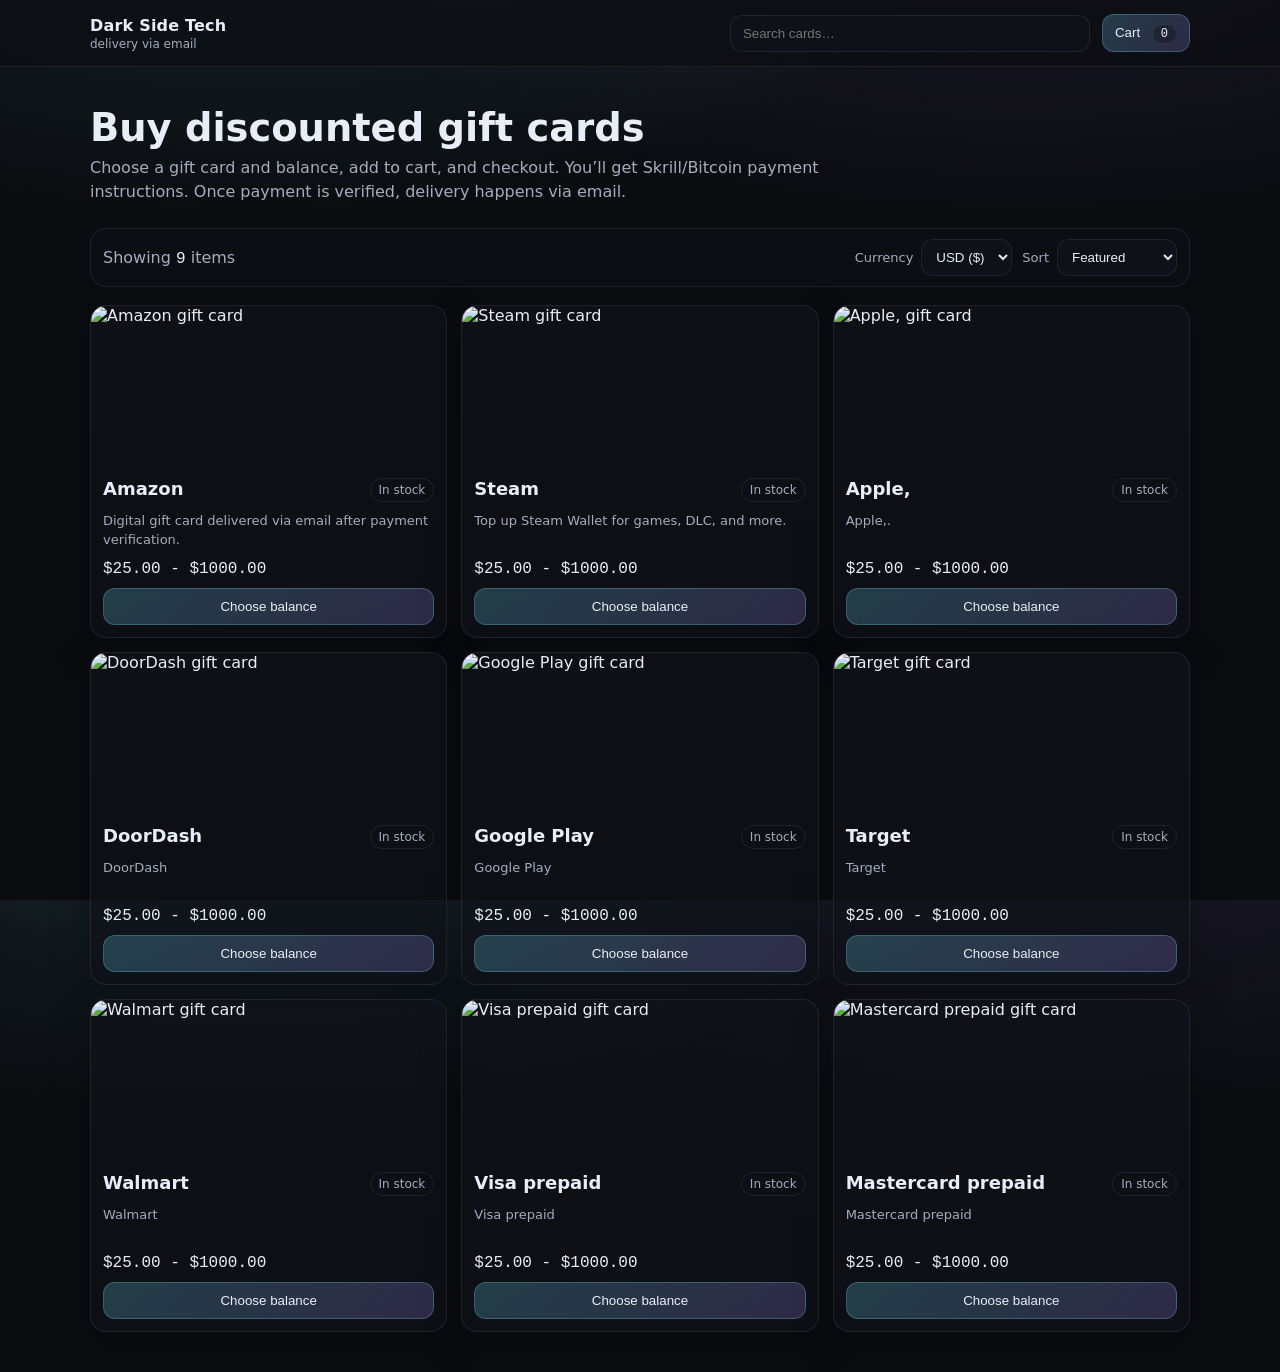
==== index.html @ b6e932d1 "Add files via upload" ====
<!doctype html>
<html lang="en">
<head>
  <meta charset="utf-8" />
  <meta name="viewport" content="width=device-width, initial-scale=1" />
  <title>Dark Side Tech</title>
  <link rel="stylesheet" href="styles.css" />
</head>
<body>
  <header class="header">
    <div class="container header-row">
      <div class="brand">
        <div>
          <div class="brand-name">Dark Side Tech</div>
          <div class="brand-sub">delivery via email</div>
        </div>
      </div>

      <div class="header-actions">
        <div class="search">
          <input id="searchInput" type="search" placeholder="Search cards…" autocomplete="off" />
        </div>

        <button id="cartBtn" class="btn btn-primary" type="button">
          Cart <span id="cartCount" class="pill">0</span>
        </button>
      </div>
    </div>
  </header>

  <main class="container">
    <section class="hero">
      <h1>Buy discounted gift cards</h1>
      <p>
        Choose a gift card and balance, add to cart, and checkout. You’ll get Skrill/Bitcoin payment instructions.
        Once payment is verified, delivery happens via email.
      </p>
     <!-- <div class="note">
        <strong>Starter build:</strong> This is the storefront + cart + manual-payment checkout screen.
        You’ll add order tracking, fraud controls, and delivery automation later.
      </div> -->
    </section>

    <section class="toolbar">
      <div class="toolbar-left">
        <span class="muted">Showing</span>
        <span id="resultsCount" class="mono">0</span>
        <span class="muted">items</span>
      </div>

      <div class="toolbar-right">
        <label class="select">
          <span class="muted">Currency</span>
          <select id="currencySelect">
            <option value="USD" selected>USD ($)</option>
            <option value="ZAR">ZAR (R)</option>
          </select>
        </label>

        <label class="select">
          <span class="muted">Sort</span>
          <select id="sortSelect">
            <option value="featured" selected>Featured</option>
            <option value="low">Lowest price</option>
            <option value="high">Highest price</option>
            <option value="az">A → Z</option>
          </select>
        </label>
      </div>
    </section>

    <!-- SHOP GRID -->
    <section id="grid" class="grid" aria-label="Gift cards grid"></section>

    <!-- CHECKOUT SECTION -->
    <section id="checkoutSection" class="checkout hidden" aria-label="Checkout section">
      <div class="checkout-card">
        <div class="checkout-head">
          <h2>Checkout</h2>
          <button id="backToShopBtn" class="btn" type="button">Back to shop</button>
        </div>

        <p class="muted">
          This page generates an Order ID and shows manual payment instructions.
          You verify payment, then deliver the code via email.
        </p>

        <div class="two-col">
          <div class="panel">
            <h3>Your order</h3>
            <div id="checkoutSummary" class="muted"></div>

            <div class="field">
              <span class="label">Buyer email</span>
              <input id="buyerEmail" type="email" placeholder="you@example.com" />
            </div>

            <div class="field">
              <span class="label">Recipient email</span>
              <input id="recipientEmail" type="email" placeholder="recipient@example.com" />
            </div>

            <div class="field">
              <span class="label">Message (optional)</span>
              <textarea id="giftMessage" rows="3" placeholder="Enjoy your gift!"></textarea>
            </div>

            <button id="generateOrderBtn" class="btn btn-primary btn-block" type="button">
              Generate Order ID & Payment Instructions
            </button>

            <div class="note small">
            </div>
          </div>

          <div class="panel">
            <h3>Payment instructions</h3>

            <div class="policy">
              <h4>Important policy</h4>
              <ul>
                <li><strong>Payment must include your Order ID in the reference (Skrill).</strong></li>
                <li><strong>BTC orders are fulfilled after <span id="confText">X</span> confirmations.</strong></li>
                <li><strong>Underpayments are not fulfilled.</strong></li>
                <li><strong>Overpayments are credited (or refunded minus fees).</strong></li>
                <li><strong>Delivery can take up to <span id="deliveryText">X</span> hours.</strong></li>
              </ul>
            </div>

            <div id="paymentBox" class="payment-box muted">
              Generate an Order ID to view payment details.
            </div>

            <div class="note small">
              <strong>Please Note:</strong> verified via Skrill / blockchain explorer.
            </div>
          </div>
        </div>
      </div>
    </section>
  </main>

  <!-- CART DRAWER -->
  <div id="overlay" class="overlay hidden" aria-hidden="true"></div>

  <aside id="cartDrawer" class="drawer hidden" aria-label="Cart drawer" aria-hidden="true">
    <div class="drawer-header">
      <h2>Your cart</h2>
      <button id="closeCartBtn" class="icon-btn" aria-label="Close cart">✕</button>
    </div>

    <div id="cartItems" class="drawer-body"></div>

    <div class="drawer-footer">
      <div class="totals">
        <div class="row">
          <span class="muted">Subtotal</span>
          <span id="subtotal" class="mono">$0.00</span>
        </div>
        <div class="row">
          <span class="muted">Delivery</span>
          <span class="mono">Email</span>
        </div>
        <div class="row total">
          <span>Total</span>
          <span id="total" class="mono">$0.00</span>
        </div>
      </div>

      <button id="checkoutBtn" class="btn btn-primary btn-block" type="button">
        Proceed to checkout
      </button>

      <p class="fineprint">
        You’ll get payment instructions next.
      </p>
    </div>
  </aside>

  <!-- PRODUCT MODAL -->
  <div id="productModal" class="modal hidden" aria-hidden="true" role="dialog" aria-label="Product modal">
    <div class="modal-card">
      <div class="modal-top">
        <h3 id="modalTitle">Card</h3>
        <button id="closeModalBtn" class="icon-btn" aria-label="Close">✕</button>
      </div>

      <div class="modal-content">
        <img id="modalImg" class="modal-img" alt="" />
        <p id="modalDesc" class="muted"></p>

        <div class="modal-controls">
          <label class="field">
            <span class="label">Card value (balance)</span>
            <select id="denominationSelect"></select>
          </label>

          <label class="field">
            <span class="label">Quantity</span>
            <div class="qty">
              <button id="decQty" class="qty-btn" type="button">−</button>
              <input id="qtyInput" type="number" min="1" value="1" />
              <button id="incQty" class="qty-btn" type="button">+</button>
            </div>
          </label>
        </div>

        <div class="modal-actions">
          <div class="price-line">
            <span class="muted">price</span>
            <span id="modalPrice" class="mono">$0.00</span>
          </div>

          <button id="addToCartBtn" class="btn btn-primary" type="button">
            Add to cart
          </button>
        </div>

        <div class="note small">
          <strong>Auto delivery:</strong> Codes are emailed after payment is verified.
        </div>
      </div>
    </div>
  </div>

  <script src="app.js"></script>
</body>
</html>
---- styles.css ----
:root{
  --bg:#0b0c10;
  --text:#e9edf5;
  --muted:#a5adbd;
  --line:rgba(255,255,255,.08);
  --danger:#ff6b6b;

  --radius:16px;
  --shadow: 0 18px 50px rgba(0,0,0,.45);
  --mono: ui-monospace, SFMono-Regular, Menlo, Monaco, Consolas, "Liberation Mono", "Courier New", monospace;
  --sans: ui-sans-serif, system-ui, -apple-system, Segoe UI, Roboto, Helvetica, Arial;
}

*{ box-sizing: border-box; }
html,body{ height:100%; }
body{
  margin:0;
  font-family: var(--sans);
  background: radial-gradient(1200px 500px at 20% -10%, rgba(110,231,255,.12), transparent 60%),
              radial-gradient(1200px 500px at 80% -10%, rgba(167,139,250,.12), transparent 60%),
              var(--bg);
  color: var(--text);
}

.container{
  width: min(1100px, calc(100% - 32px));
  margin: 0 auto;
}

.header{
  position: sticky;
  top:0;
  z-index: 10;
  border-bottom: 1px solid var(--line);
  background: rgba(11,12,16,.65);
  backdrop-filter: blur(12px);
}

.header-row{
  display:flex;
  gap:16px;
  align-items:center;
  justify-content:space-between;
  padding: 14px 0;
}

.brand{
  display:flex;
  gap:12px;
  align-items:center;
}
.logo{
  width:42px;height:42px;
  border-radius: 12px;
  display:grid;place-items:center;
  background: linear-gradient(135deg, rgba(110,231,255,.35), rgba(167,139,250,.35));
  border: 1px solid var(--line);
  box-shadow: var(--shadow);
  font-weight:800;
}
.brand-name{ font-weight: 800; letter-spacing:.2px; }
.brand-sub{ font-size: 12px; color: var(--muted); margin-top:2px; }

.header-actions{
  display:flex;
  gap:12px;
  align-items:center;
}

.search input{
  width: min(360px, 55vw);
  padding: 10px 12px;
  border-radius: 12px;
  border: 1px solid var(--line);
  background: rgba(17,19,26,.7);
  color: var(--text);
  outline:none;
}
.search input:focus{ border-color: rgba(110,231,255,.5); }

.btn{
  border: 1px solid var(--line);
  background: rgba(17,19,26,.7);
  color: var(--text);
  padding: 10px 12px;
  border-radius: 12px;
  cursor:pointer;
  transition: transform .06s ease, border-color .2s ease;
}
.btn:hover{ border-color: rgba(110,231,255,.35); }
.btn:active{ transform: translateY(1px); }

.btn-primary{
  background: linear-gradient(135deg, rgba(110,231,255,.22), rgba(167,139,250,.22));
  border-color: rgba(110,231,255,.25);
}

.btn-block{ width:100%; }

.pill{
  margin-left:8px;
  padding: 2px 8px;
  border-radius: 999px;
  border: 1px solid var(--line);
  background: rgba(0,0,0,.25);
  font-family: var(--mono);
  font-size: 12px;
}

.hero{ padding: 22px 0 6px; }
.hero h1{
  margin: 16px 0 6px;
  font-size: clamp(24px, 3vw, 40px);
}
.hero p{ margin:0; color: var(--muted); line-height: 1.5; max-width: 80ch; }

.note{
  margin-top: 14px;
  border: 1px solid var(--line);
  background: rgba(17,19,26,.55);
  padding: 12px 12px;
  border-radius: var(--radius);
  color: var(--muted);
}
.note.small{ font-size: 13px; }
.note strong{ color: var(--text); }

.toolbar{
  display:flex;
  justify-content:space-between;
  align-items:center;
  gap: 12px;
  margin: 18px 0;
  padding: 10px 12px;
  border-radius: var(--radius);
  border: 1px solid var(--line);
  background: rgba(17,19,26,.45);
}
.toolbar-right{ display:flex; gap: 10px; align-items:center; }
.muted{ color: var(--muted); }
.mono{ font-family: var(--mono); }

.select{
  display:flex;
  gap:8px;
  align-items:center;
  font-size: 13px;
}
.select select{
  padding: 9px 10px;
  border-radius: 12px;
  border: 1px solid var(--line);
  background: rgba(17,19,26,.7);
  color: var(--text);
  outline:none;
}

.grid{
  display:grid;
  grid-template-columns: repeat(12, 1fr);
  gap: 14px;
  padding-bottom: 40px;
}
.card{
  grid-column: span 4;
  border: 1px solid var(--line);
  background: linear-gradient(180deg, rgba(17,19,26,.7), rgba(15,17,23,.7));
  border-radius: var(--radius);
  overflow:hidden;
  box-shadow: 0 12px 40px rgba(0,0,0,.25);
  display:flex;
  flex-direction:column;
}
.card img{
  width:100%;
  height: 160px;
  object-fit: cover;
}
.card-body{
  padding: 12px;
  display:flex;
  flex-direction:column;
  gap:10px;
  flex:1;
}
.card-title{
  display:flex;
  justify-content:space-between;
  align-items:flex-start;
  gap:10px;
}
.card-title h3{ margin:0; font-size: 18px; }
.badge{
  font-size: 12px;
  padding: 4px 8px;
  border-radius: 999px;
  border: 1px solid var(--line);
  color: var(--muted);
}
.badge.out{ color: var(--danger); border-color: rgba(255,107,107,.35); }

.card-desc{
  margin:0;
  color: var(--muted);
  font-size: 13px;
  line-height: 1.45;
  min-height: 38px;
}
.card-meta{
  display:flex;
  justify-content:space-between;
  align-items:center;
  gap:10px;
  margin-top:auto;
}
.price-range{ font-family: var(--mono); }
.card .btn{ width:100%; }

@media (max-width: 900px){ .card{ grid-column: span 6; } }
@media (max-width: 560px){
  .card{ grid-column: span 12; }
  .toolbar{ flex-direction: column; align-items: stretch; }
  .toolbar-right{ justify-content: space-between; }
}

/* Drawer */
.overlay{
  position: fixed;
  inset:0;
  background: rgba(0,0,0,.6);
  z-index: 50;
}
.drawer{
  position: fixed;
  top:0;
  right:0;
  width: min(420px, 92vw);
  height: 100%;
  background: rgba(15,17,23,.92);
  border-left: 1px solid var(--line);
  z-index: 60;
  display:flex;
  flex-direction:column;
  box-shadow: var(--shadow);
  backdrop-filter: blur(10px);
}
.drawer-header{
  display:flex;
  justify-content:space-between;
  align-items:center;
  padding: 14px 14px;
  border-bottom: 1px solid var(--line);
}
.drawer-header h2{ margin:0; font-size: 18px; }

.icon-btn{
  border: 1px solid var(--line);
  background: rgba(0,0,0,.25);
  color: var(--text);
  border-radius: 12px;
  padding: 8px 10px;
  cursor:pointer;
}
.drawer-body{
  padding: 12px 14px;
  overflow:auto;
  flex:1;
}
.drawer-footer{
  border-top: 1px solid var(--line);
  padding: 12px 14px;
}
.totals .row{ display:flex; justify-content:space-between; padding: 6px 0; }
.totals .total{
  border-top: 1px solid var(--line);
  margin-top: 6px;
  padding-top: 10px;
  font-weight: 800;
}
.fineprint{ margin: 10px 0 0; font-size: 12px; color: var(--muted); line-height: 1.4; }

/* Cart items */
.cart-item{
  border: 1px solid var(--line);
  background: rgba(17,19,26,.45);
  border-radius: 14px;
  padding: 10px;
  display:grid;
  grid-template-columns: 1fr auto;
  gap:10px;
  margin-bottom: 10px;
}
.cart-item h4{ margin:0; font-size: 14px; }
.cart-item .sub{
  margin-top: 4px;
  font-size: 12px;
  color: var(--muted);
  font-family: var(--mono);
}
.cart-controls{ display:flex; align-items:center; gap: 8px; }
.small-btn{
  padding: 8px 10px;
  border-radius: 12px;
  border: 1px solid var(--line);
  background: rgba(0,0,0,.22);
  color: var(--text);
  cursor:pointer;
}
.small-btn.danger{ border-color: rgba(255,107,107,.35); color: #ffd0d0; }

/* Modal */
.modal{
  position: fixed;
  inset:0;
  z-index: 70;
  display:grid;
  place-items:center;
  padding: 16px;
  background: rgba(0,0,0,.6);
}
.modal-card{
  width: min(720px, 96vw);
  border-radius: var(--radius);
  border: 1px solid var(--line);
  background: rgba(15,17,23,.96);
  box-shadow: var(--shadow);
  overflow:hidden;
}
.modal-top{
  display:flex;
  justify-content:space-between;
  align-items:center;
  padding: 12px 14px;
  border-bottom: 1px solid var(--line);
}
.modal-top h3{ margin:0; }
.modal-content{ padding: 14px; display:grid; gap: 12px; }
.modal-img{
  width:100%;
  height: 220px;
  object-fit: cover;
  border-radius: 14px;
  border: 1px solid var(--line);
}
.modal-controls{
  display:grid;
  grid-template-columns: 1fr 1fr;
  gap: 12px;
}
.field .label{
  display:block;
  font-size: 12px;
  color: var(--muted);
  margin-bottom: 6px;
}
.field select, .field input, .field textarea, .qty input{
  width:100%;
  padding: 10px 10px;
  border-radius: 12px;
  border: 1px solid var(--line);
  background: rgba(17,19,26,.7);
  color: var(--text);
  outline:none;
}
.field textarea{ resize: vertical; }

.qty{
  display:grid;
  grid-template-columns: 44px 1fr 44px;
  gap: 8px;
  align-items:center;
}
.qty-btn{
  height: 42px;
  border-radius: 12px;
  border: 1px solid var(--line);
  background: rgba(0,0,0,.22);
  color: var(--text);
  cursor:pointer;
  font-size: 18px;
}
.qty input{ text-align:center; font-family: var(--mono); }

.modal-actions{
  display:flex;
  justify-content:space-between;
  align-items:center;
  gap: 12px;
}
.price-line{ display:flex; flex-direction:column; gap: 4px; }

/* Checkout */
.checkout{ padding-bottom: 40px; }
.checkout-card{
  border: 1px solid var(--line);
  border-radius: var(--radius);
  background: rgba(17,19,26,.45);
  padding: 14px;
}
.checkout-head{
  display:flex;
  justify-content:space-between;
  align-items:center;
  gap: 12px;
}
.two-col{
  display:grid;
  grid-template-columns: 1fr 1fr;
  gap: 12px;
  margin-top: 12px;
}
.panel{
  border: 1px solid var(--line);
  border-radius: var(--radius);
  background: rgba(15,17,23,.55);
  padding: 12px;
}
.policy ul{
  margin: 8px 0 0;
  padding-left: 18px;
  color: var(--muted);
}
.payment-box{
  margin-top: 10px;
  border: 1px dashed rgba(110,231,255,.35);
  border-radius: var(--radius);
  padding: 12px;
  background: rgba(0,0,0,.18);
  line-height: 1.5;
}
hr.sep{
  border:0;
  border-top:1px solid rgba(255,255,255,.08);
  margin:12px 0;
}
@media (max-width: 900px){ .two-col{ grid-template-columns: 1fr; } }

.hidden{ display:none !important; }
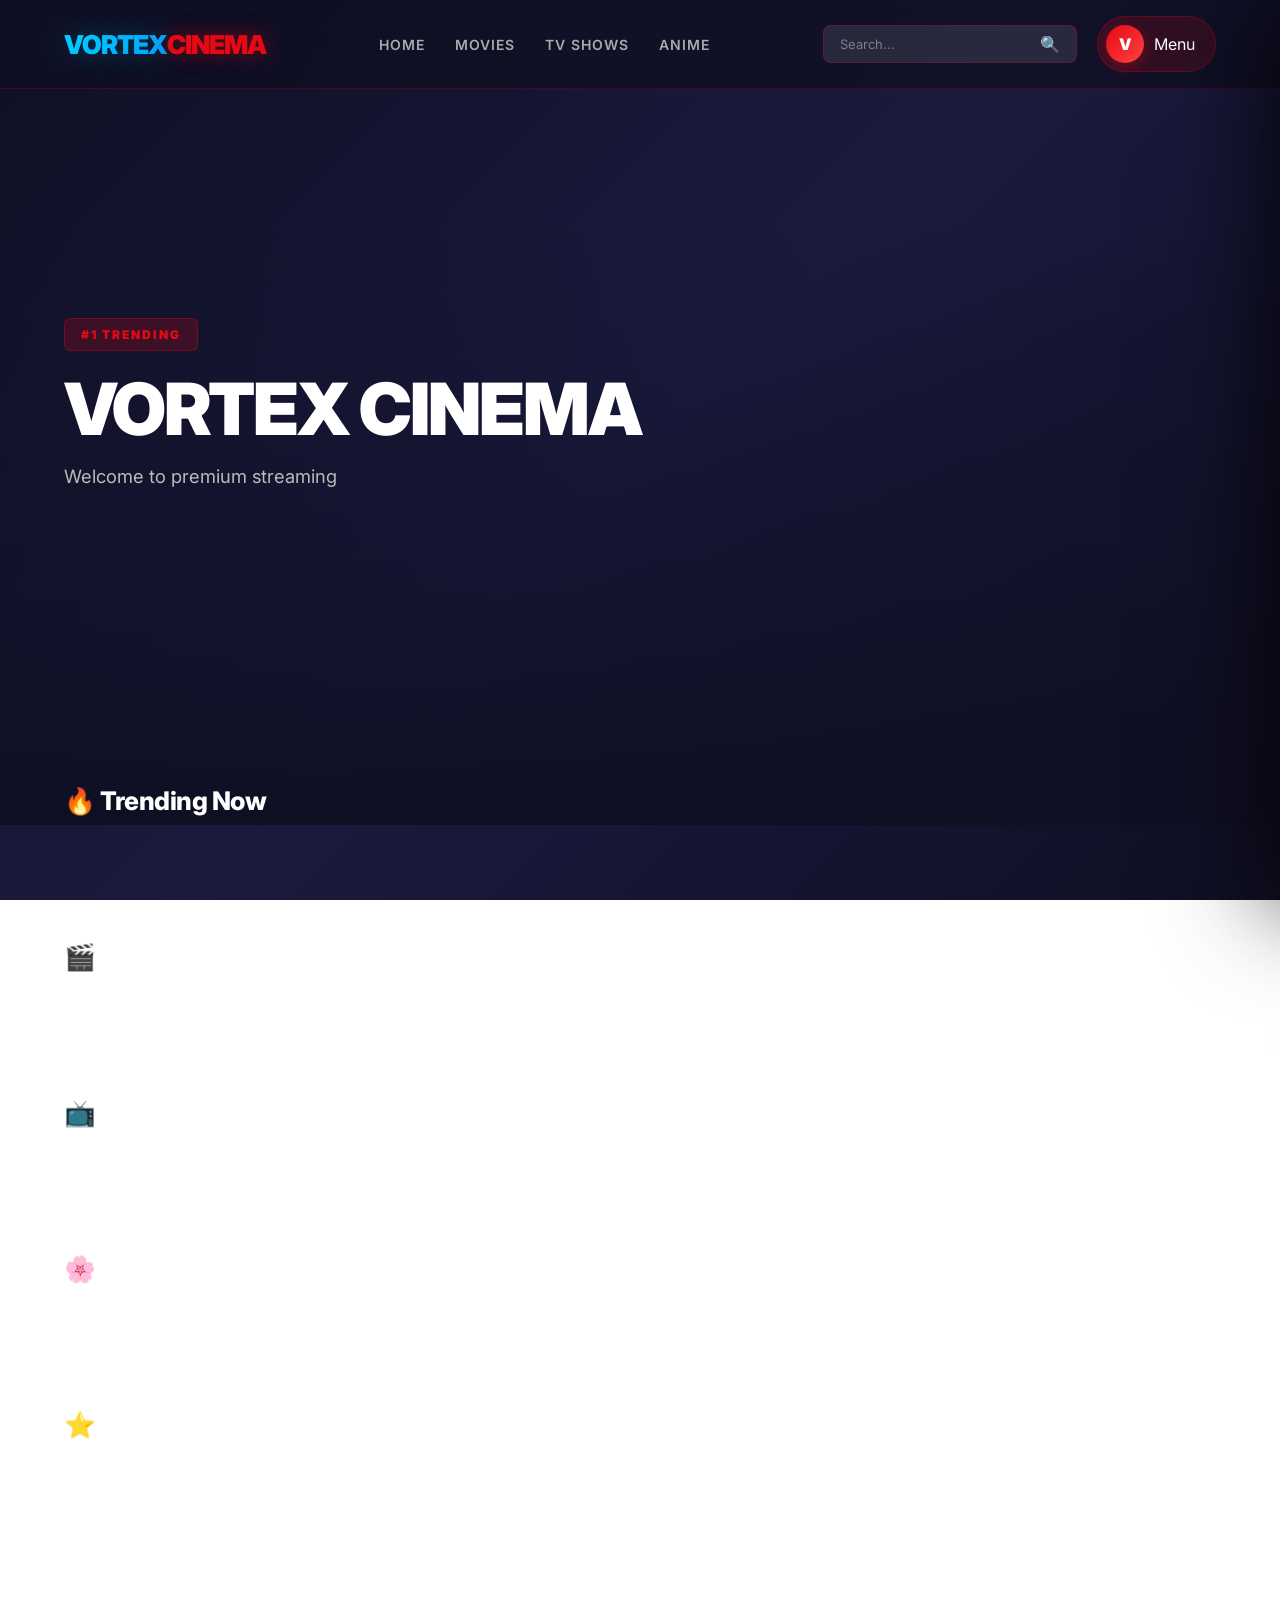
==== commit a06d5563: "Add files via upload" ====
--- a/index.html
+++ b/index.html
@@ -1,228 +1,203 @@
-<!doctype html>
+<!DOCTYPE html>
 <html lang="en">
 <head>
-  <meta charset="utf-8" />
-  <meta name="viewport" content="width=device-width, initial-scale=1" />
-  <title>Dark Side Tech</title>
-  <link rel="stylesheet" href="styles.css" />
+    <meta charset="UTF-8">
+    <meta name="viewport" content="width=device-width, initial-scale=1.0">
+    <title>VORTEX | Premium Streaming</title>
+    <link rel="stylesheet" href="style.css">
+    <link href="https://fonts.googleapis.com/css2?family=Inter:wght@400;500;600;700;800;900&display=swap" rel="stylesheet">
 </head>
 <body>
-  <header class="header">
-    <div class="container header-row">
-      <div class="brand">
-        <div>
-          <div class="brand-name">Dark Side Tech</div>
-          <div class="brand-sub">delivery via email</div>
-        </div>
-      </div>
-
-      <div class="header-actions">
-        <div class="search">
-          <input id="searchInput" type="search" placeholder="Search cards…" autocomplete="off" />
-        </div>
-
-        <button id="cartBtn" class="btn btn-primary" type="button">
-          Cart <span id="cartCount" class="pill">0</span>
-        </button>
-      </div>
+
+    <!-- NAVBAR -->
+    <nav class="navbar" id="navbar">
+        <div class="logo" onclick="location.reload()">
+            <span class="logo-vortex">VORTEX</span><span class="logo-cinema">CINEMA</span>
+        </div>
+        
+        <div class="nav-center">
+            <button class="nav-link" onclick="switchCategory('all')">Home</button>
+            <button class="nav-link" onclick="switchCategory('movie')">Movies</button>
+            <button class="nav-link" onclick="switchCategory('tv')">TV Shows</button>
+            <button class="nav-link" onclick="switchCategory('anime')">Anime</button>
+        </div>
+
+        <div class="nav-right">
+            <div class="search-container">
+                <input type="text" id="searchInput" placeholder="Search...">
+                <button id="searchBtn">🔍</button>
+            </div>
+            <div class="profile-trigger" onclick="toggleSidebar()">
+                <div class="avatar">V</div>
+                <span>Menu</span>
+            </div>
+        </div>
+    </nav>
+
+    <!-- SIDEBAR -->
+    <div id="sidebar" class="sidebar">
+        <div class="sidebar-header">
+            <h2>My Library</h2>
+            <button class="close-sidebar" onclick="toggleSidebar()">✕</button>
+        </div>
+        <div class="sidebar-content">
+            <div class="sidebar-section">
+                <div class="section-header">
+                    <h3>Continue Watching</h3>
+                    <span class="count-badge" id="continueCount">0</span>
+                </div>
+                <div id="continueList" class="vertical-list"></div>
+            </div>
+            <div class="sidebar-section">
+                <div class="section-header">
+                    <h3>My Watchlist</h3>
+                    <span class="count-badge" id="watchlistCount">0</span>
+                </div>
+                <div id="watchlistList" class="vertical-list"></div>
+                <button class="clear-btn" onclick="clearData('vortex_watchlist')">Clear Watchlist</button>
+            </div>
+            <div class="sidebar-section">
+                <div class="section-header">
+                    <h3>Watch History</h3>
+                    <span class="count-badge" id="historyCount">0</span>
+                </div>
+                <div id="historyList" class="vertical-list"></div>
+                <button class="clear-btn" onclick="clearData('vortex_history')">Clear History</button>
+            </div>
+        </div>
     </div>
-  </header>
-
-  <main class="container">
-    <section class="hero">
-      <h1>Buy discounted gift cards</h1>
-      <p>
-        Choose a gift card and balance, add to cart, and checkout. You’ll get Skrill/Bitcoin payment instructions.
-        Once payment is verified, delivery happens via email.
-      </p>
-     <!-- <div class="note">
-        <strong>Starter build:</strong> This is the storefront + cart + manual-payment checkout screen.
-        You’ll add order tracking, fraud controls, and delivery automation later.
-      </div> -->
+
+    <!-- HERO SECTION -->
+    <section class="hero" id="heroSection">
+        <div class="hero-backdrop" id="heroBackdrop"></div>
+        <div class="hero-content">
+            <span class="trending-badge" id="heroBadge">#1 TRENDING</span>
+            <h1 id="activeTitle">VORTEX CINEMA</h1>
+            <p id="activeDesc">Welcome to premium streaming</p>
+            
+            <div class="hero-meta" id="heroMeta"></div>
+            
+            <div id="heroActions" class="hero-btns"></div>
+            
+            <div id="controls" class="controls-area" style="display:none;">
+                <div class="selector-group">
+                    <span>Season</span>
+                    <div id="seasonContainer" class="chip-container"></div>
+                </div>
+                <div class="selector-group">
+                    <span>Episode</span>
+                    <div id="episodeContainer" class="chip-container"></div>
+                </div>
+            </div>
+
+            <div id="animeControls" class="anime-controls" style="display:none;">
+                <div class="selector-group">
+                    <span>Audio</span>
+                    <div class="audio-buttons">
+                        <button class="audio-btn active" onclick="setAnimeAudio('sub')">Sub</button>
+                        <button class="audio-btn" onclick="setAnimeAudio('dub')">Dub</button>
+                    </div>
+                </div>
+                <div class="selector-group">
+                    <span>Season</span>
+                    <div id="animeSeasonContainer" class="chip-container"></div>
+                </div>
+                <div class="selector-group">
+                    <span>Episode</span>
+                    <div id="animeEpisodeContainer" class="chip-container"></div>
+                </div>
+            </div>
+        </div>
     </section>
 
-    <section class="toolbar">
-      <div class="toolbar-left">
-        <span class="muted">Showing</span>
-        <span id="resultsCount" class="mono">0</span>
-        <span class="muted">items</span>
-      </div>
-
-      <div class="toolbar-right">
-        <label class="select">
-          <span class="muted">Currency</span>
-          <select id="currencySelect">
-            <option value="USD" selected>USD ($)</option>
-            <option value="ZAR">ZAR (R)</option>
-          </select>
-        </label>
-
-        <label class="select">
-          <span class="muted">Sort</span>
-          <select id="sortSelect">
-            <option value="featured" selected>Featured</option>
-            <option value="low">Lowest price</option>
-            <option value="high">Highest price</option>
-            <option value="az">A → Z</option>
-          </select>
-        </label>
-      </div>
+    <!-- PLAYER OVERLAY -->
+    <div id="playerOverlay" class="player-overlay" style="display:none;">
+        <div class="overlay-content">
+            <div class="overlay-header">
+                <div class="playing-info">
+                    <h2 id="playingTitle">Now Playing</h2>
+                    <div class="server-wrapper">
+                        <span>Server:</span>
+                        <select id="serverSelect" onchange="changeServer(this.value)">
+                            <option value="vidking">Vidking (HD)</option>
+                            <option value="vidsrc">Vidsrc (4K)</option>
+                        </select>
+                    </div>
+                </div>
+                <button class="close-player-btn" onclick="closePlayer()">✕ Close</button>
+            </div>
+            <div class="player-wrapper">
+                <iframe id="videoPlayer" src="" allowfullscreen></iframe>
+            </div>
+            <div class="player-controls">
+                <button class="control-btn" onclick="previousEpisode()">⬅ Previous</button>
+                <button class="control-btn" onclick="nextEpisode()">Next ➡</button>
+                <button class="control-btn" id="autoplayBtn" onclick="toggleAutoplay()">Autoplay: ON</button>
+            </div>
+        </div>
+    </div>
+
+    <!-- CONTENT SECTIONS -->
+    <section class="content-section">
+        <!-- SEARCH RESULTS -->
+        <div id="dynamicSection" style="display:none;">
+            <h2 class="row-title" id="dynamicTitle">Search Results</h2>
+            <div class="row-container">
+                <div class="grid" id="dynamicGrid"></div>
+            </div>
+        </div>
+
+        <!-- TRENDING -->
+        <div id="trendingSection">
+            <h2 class="row-title">🔥 Trending Now</h2>
+            <div class="row-container">
+                <button class="handle left-handle" onclick="scrollRow('trendingGrid', -1)">‹</button>
+                <div class="grid" id="trendingGrid"></div>
+                <button class="handle right-handle" onclick="scrollRow('trendingGrid', 1)">›</button>
+            </div>
+        </div>
+
+        <!-- MOVIES -->
+        <div id="movieSection">
+            <h2 class="row-title">🎬 Popular Movies</h2>
+            <div class="row-container">
+                <button class="handle left-handle" onclick="scrollRow('movieGrid', -1)">‹</button>
+                <div class="grid" id="movieGrid"></div>
+                <button class="handle right-handle" onclick="scrollRow('movieGrid', 1)">›</button>
+            </div>
+        </div>
+
+        <!-- TV SHOWS -->
+        <div id="tvSection">
+            <h2 class="row-title">📺 Popular TV Series</h2>
+            <div class="row-container">
+                <button class="handle left-handle" onclick="scrollRow('tvGrid', -1)">‹</button>
+                <div class="grid" id="tvGrid"></div>
+                <button class="handle right-handle" onclick="scrollRow('tvGrid', 1)">›</button>
+            </div>
+        </div>
+
+        <!-- ANIME -->
+        <div id="animeSection">
+            <h2 class="row-title">🌸 Trending Anime</h2>
+            <div class="row-container">
+                <button class="handle left-handle" onclick="scrollRow('animeGrid', -1)">‹</button>
+                <div class="grid" id="animeGrid"></div>
+                <button class="handle right-handle" onclick="scrollRow('animeGrid', 1)">›</button>
+            </div>
+        </div>
+
+        <!-- TOP RATED -->
+        <div id="topRatedSection">
+            <h2 class="row-title">⭐ Top Rated</h2>
+            <div class="row-container">
+                <button class="handle left-handle" onclick="scrollRow('topRatedGrid', -1)">‹</button>
+                <div class="grid" id="topRatedGrid"></div>
+                <button class="handle right-handle" onclick="scrollRow('topRatedGrid', 1)">›</button>
+            </div>
+        </div>
     </section>
 
-    <!-- SHOP GRID -->
-    <section id="grid" class="grid" aria-label="Gift cards grid"></section>
-
-    <!-- CHECKOUT SECTION -->
-    <section id="checkoutSection" class="checkout hidden" aria-label="Checkout section">
-      <div class="checkout-card">
-        <div class="checkout-head">
-          <h2>Checkout</h2>
-          <button id="backToShopBtn" class="btn" type="button">Back to shop</button>
-        </div>
-
-        <p class="muted">
-          This page generates an Order ID and shows manual payment instructions.
-          You verify payment, then deliver the code via email.
-        </p>
-
-        <div class="two-col">
-          <div class="panel">
-            <h3>Your order</h3>
-            <div id="checkoutSummary" class="muted"></div>
-
-            <div class="field">
-              <span class="label">Buyer email</span>
-              <input id="buyerEmail" type="email" placeholder="you@example.com" />
-            </div>
-
-            <div class="field">
-              <span class="label">Recipient email</span>
-              <input id="recipientEmail" type="email" placeholder="recipient@example.com" />
-            </div>
-
-            <div class="field">
-              <span class="label">Message (optional)</span>
-              <textarea id="giftMessage" rows="3" placeholder="Enjoy your gift!"></textarea>
-            </div>
-
-            <button id="generateOrderBtn" class="btn btn-primary btn-block" type="button">
-              Generate Order ID & Payment Instructions
-            </button>
-
-            <div class="note small">
-            </div>
-          </div>
-
-          <div class="panel">
-            <h3>Payment instructions</h3>
-
-            <div class="policy">
-              <h4>Important policy</h4>
-              <ul>
-                <li><strong>Payment must include your Order ID in the reference (Skrill).</strong></li>
-                <li><strong>BTC orders are fulfilled after <span id="confText">X</span> confirmations.</strong></li>
-                <li><strong>Underpayments are not fulfilled.</strong></li>
-                <li><strong>Overpayments are credited (or refunded minus fees).</strong></li>
-                <li><strong>Delivery can take up to <span id="deliveryText">X</span> hours.</strong></li>
-              </ul>
-            </div>
-
-            <div id="paymentBox" class="payment-box muted">
-              Generate an Order ID to view payment details.
-            </div>
-
-            <div class="note small">
-              <strong>Please Note:</strong> verified via Skrill / blockchain explorer.
-            </div>
-          </div>
-        </div>
-      </div>
-    </section>
-  </main>
-
-  <!-- CART DRAWER -->
-  <div id="overlay" class="overlay hidden" aria-hidden="true"></div>
-
-  <aside id="cartDrawer" class="drawer hidden" aria-label="Cart drawer" aria-hidden="true">
-    <div class="drawer-header">
-      <h2>Your cart</h2>
-      <button id="closeCartBtn" class="icon-btn" aria-label="Close cart">✕</button>
-    </div>
-
-    <div id="cartItems" class="drawer-body"></div>
-
-    <div class="drawer-footer">
-      <div class="totals">
-        <div class="row">
-          <span class="muted">Subtotal</span>
-          <span id="subtotal" class="mono">$0.00</span>
-        </div>
-        <div class="row">
-          <span class="muted">Delivery</span>
-          <span class="mono">Email</span>
-        </div>
-        <div class="row total">
-          <span>Total</span>
-          <span id="total" class="mono">$0.00</span>
-        </div>
-      </div>
-
-      <button id="checkoutBtn" class="btn btn-primary btn-block" type="button">
-        Proceed to checkout
-      </button>
-
-      <p class="fineprint">
-        You’ll get payment instructions next.
-      </p>
-    </div>
-  </aside>
-
-  <!-- PRODUCT MODAL -->
-  <div id="productModal" class="modal hidden" aria-hidden="true" role="dialog" aria-label="Product modal">
-    <div class="modal-card">
-      <div class="modal-top">
-        <h3 id="modalTitle">Card</h3>
-        <button id="closeModalBtn" class="icon-btn" aria-label="Close">✕</button>
-      </div>
-
-      <div class="modal-content">
-        <img id="modalImg" class="modal-img" alt="" />
-        <p id="modalDesc" class="muted"></p>
-
-        <div class="modal-controls">
-          <label class="field">
-            <span class="label">Card value (balance)</span>
-            <select id="denominationSelect"></select>
-          </label>
-
-          <label class="field">
-            <span class="label">Quantity</span>
-            <div class="qty">
-              <button id="decQty" class="qty-btn" type="button">−</button>
-              <input id="qtyInput" type="number" min="1" value="1" />
-              <button id="incQty" class="qty-btn" type="button">+</button>
-            </div>
-          </label>
-        </div>
-
-        <div class="modal-actions">
-          <div class="price-line">
-            <span class="muted">price</span>
-            <span id="modalPrice" class="mono">$0.00</span>
-          </div>
-
-          <button id="addToCartBtn" class="btn btn-primary" type="button">
-            Add to cart
-          </button>
-        </div>
-
-        <div class="note small">
-          <strong>Auto delivery:</strong> Codes are emailed after payment is verified.
-        </div>
-      </div>
-    </div>
-  </div>
-
-  <script src="app.js"></script>
+    <script src="script.js"></script>
 </body>
 </html>
--- a/style.css
+++ b/style.css
@@ -0,0 +1,1384 @@
+/* VORTEX CINEMA - PREMIUM STREAMING PLATFORM */
+
+* {
+    margin: 0;
+    padding: 0;
+    box-sizing: border-box;
+    font-family: 'Inter', sans-serif;
+}
+
+html {
+    scroll-behavior: smooth;
+}
+
+body {
+    background: linear-gradient(135deg, #0f0f23 0%, #1a1a3f 50%, #0f0f23 100%);
+    background-attachment: fixed;
+    color: white;
+    overflow-x: hidden;
+    min-height: 100vh;
+}
+
+/* ==================== NAVBAR ==================== */
+.navbar {
+    display: flex;
+    justify-content: space-between;
+    align-items: center;
+    padding: 16px 5%;
+    background: rgba(15, 15, 35, 0.8);
+    backdrop-filter: blur(40px);
+    -webkit-backdrop-filter: blur(40px);
+    position: fixed;
+    width: 100%;
+    z-index: 2000;
+    border-bottom: 1px solid rgba(229, 9, 20, 0.2);
+    top: 0;
+}
+
+.logo {
+    font-size: 26px;
+    font-weight: 900;
+    cursor: pointer;
+    letter-spacing: -1px;
+    display: flex;
+    gap: 0;
+}
+
+.logo-vortex {
+    background: linear-gradient(135deg, #00d4ff 0%, #0099ff 100%);
+    -webkit-background-clip: text;
+    -webkit-text-fill-color: transparent;
+    background-clip: text;
+    text-shadow: 0 0 30px rgba(0, 212, 255, 0.3);
+}
+
+.logo-cinema {
+    color: #e50914;
+    text-shadow: 0 0 20px rgba(229, 9, 20, 0.5);
+}
+
+.nav-center {
+    display: flex;
+    gap: 30px;
+    flex: 1;
+    justify-content: center;
+}
+
+.nav-link {
+    background: none;
+    border: none;
+    color: #aaa;
+    font-size: 14px;
+    font-weight: 600;
+    cursor: pointer;
+    transition: all 0.3s ease;
+    text-transform: uppercase;
+    letter-spacing: 1px;
+}
+
+.nav-link:hover {
+    color: #e50914;
+    transform: translateY(-2px);
+}
+
+.nav-right {
+    display: flex;
+    align-items: center;
+    gap: 20px;
+}
+
+.search-container {
+    display: flex;
+    background: rgba(255, 255, 255, 0.1);
+    border: 1px solid rgba(229, 9, 20, 0.3);
+    border-radius: 8px;
+    overflow: hidden;
+    transition: all 0.3s cubic-bezier(0.4, 0, 0.2, 1);
+}
+
+.search-container:focus-within {
+    border-color: #e50914;
+    box-shadow: 0 0 25px rgba(229, 9, 20, 0.4);
+    background: rgba(255, 255, 255, 0.15);
+}
+
+.search-container input {
+    background: transparent;
+    border: none;
+    padding: 10px 16px;
+    color: white;
+    outline: none;
+    width: 200px;
+    font-size: 13px;
+    transition: width 0.3s ease;
+}
+
+.search-container input::placeholder {
+    color: rgba(255, 255, 255, 0.4);
+}
+
+.search-container input:focus {
+    width: 350px;
+}
+
+.search-container button {
+    background: transparent;
+    border: none;
+    color: #888;
+    padding: 0 16px;
+    cursor: pointer;
+    font-size: 16px;
+    transition: color 0.2s;
+}
+
+.search-container button:hover {
+    color: #e50914;
+}
+
+.profile-trigger {
+    display: flex;
+    align-items: center;
+    gap: 10px;
+    cursor: pointer;
+    background: rgba(229, 9, 20, 0.15);
+    padding: 8px 20px 8px 8px;
+    border-radius: 50px;
+    transition: all 0.3s ease;
+    border: 1px solid rgba(229, 9, 20, 0.3);
+}
+
+.profile-trigger:hover {
+    background: rgba(229, 9, 20, 0.25);
+    border-color: #e50914;
+}
+
+.avatar {
+    width: 38px;
+    height: 38px;
+    background: linear-gradient(135deg, #e50914 0%, #ff4444 100%);
+    border-radius: 50%;
+    display: flex;
+    align-items: center;
+    justify-content: center;
+    font-weight: 900;
+    font-size: 16px;
+    box-shadow: 0 4px 15px rgba(229, 9, 20, 0.4);
+}
+
+/* ==================== SIDEBAR ==================== */
+.sidebar {
+    position: fixed;
+    top: 0;
+    right: -450px;
+    width: 420px;
+    height: 100%;
+    background: rgba(15, 15, 35, 0.98);
+    backdrop-filter: blur(60px);
+    -webkit-backdrop-filter: blur(60px);
+    z-index: 3000;
+    transition: right 0.6s cubic-bezier(0.22, 1, 0.36, 1);
+    padding: 60px 30px 30px;
+    border-left: 1px solid rgba(229, 9, 20, 0.2);
+    box-shadow: -40px 0 100px rgba(0, 0, 0, 0.8);
+    overflow-y: auto;
+}
+
+.sidebar.active {
+    right: 0;
+}
+
+.sidebar-header {
+    display: flex;
+    justify-content: space-between;
+    align-items: center;
+    margin-bottom: 40px;
+}
+
+.sidebar-header h2 {
+    font-size: 28px;
+    font-weight: 900;
+    letter-spacing: -0.5px;
+    background: linear-gradient(135deg, #fff 0%, #ccc 100%);
+    -webkit-background-clip: text;
+    -webkit-text-fill-color: transparent;
+    background-clip: text;
+}
+
+.close-sidebar {
+    background: rgba(255, 255, 255, 0.08);
+    border: 1px solid rgba(255, 255, 255, 0.15);
+    color: white;
+    width: 40px;
+    height: 40px;
+    border-radius: 50%;
+    cursor: pointer;
+    transition: all 0.3s ease;
+    display: flex;
+    align-items: center;
+    justify-content: center;
+    font-size: 22px;
+}
+
+.close-sidebar:hover {
+    background: #e50914;
+    border-color: #e50914;
+    transform: scale(1.1);
+}
+
+.sidebar-section {
+    margin-bottom: 35px;
+}
+
+.section-header {
+    display: flex;
+    justify-content: space-between;
+    align-items: center;
+    margin-bottom: 20px;
+    padding-bottom: 12px;
+    border-bottom: 1px solid rgba(229, 9, 20, 0.15);
+}
+
+.sidebar-section h3 {
+    font-size: 11px;
+    text-transform: uppercase;
+    color: #e50914;
+    letter-spacing: 2.5px;
+    font-weight: 800;
+}
+
+.count-badge {
+    font-size: 10px;
+    background: rgba(229, 9, 20, 0.2);
+    padding: 4px 12px;
+    border-radius: 12px;
+    color: #ff8888;
+    font-weight: 700;
+}
+
+.mini-card {
+    display: flex;
+    gap: 15px;
+    align-items: center;
+    cursor: pointer;
+    background: rgba(255, 255, 255, 0.05);
+    padding: 14px;
+    border-radius: 10px;
+    margin-bottom: 12px;
+    transition: all 0.3s cubic-bezier(0.4, 0, 0.2, 1);
+    border: 1px solid rgba(229, 9, 20, 0.1);
+}
+
+.mini-card:hover {
+    background: rgba(229, 9, 20, 0.15);
+    transform: translateX(-8px);
+    border-color: #e50914;
+}
+
+.mini-card img {
+    width: 60px;
+    height: 85px;
+    object-fit: cover;
+    border-radius: 8px;
+    box-shadow: 0 4px 12px rgba(0, 0, 0, 0.4);
+}
+
+.mini-card-info {
+    flex: 1;
+}
+
+.mini-card-info h4 {
+    font-size: 13px;
+    color: #fff;
+    margin-bottom: 6px;
+    font-weight: 700;
+    line-height: 1.3;
+}
+
+.type-tag {
+    font-size: 9px;
+    background: rgba(229, 9, 20, 0.25);
+    color: #ff7777;
+    padding: 3px 10px;
+    border-radius: 4px;
+    font-weight: 900;
+    text-transform: uppercase;
+    display: inline-block;
+}
+
+.ep-tag {
+    font-size: 9px;
+    background: rgba(0, 180, 219, 0.25);
+    color: #00d4ff;
+    padding: 3px 10px;
+    border-radius: 4px;
+    font-weight: 800;
+    text-transform: uppercase;
+    display: inline-block;
+    margin-left: 6px;
+}
+
+.empty-state {
+    text-align: center;
+    padding: 30px 0;
+    color: #555;
+    font-size: 13px;
+    font-style: italic;
+}
+
+.clear-btn {
+    width: 100%;
+    background: rgba(255, 255, 255, 0.08);
+    border: 1px solid rgba(255, 255, 255, 0.15);
+    color: #888;
+    padding: 12px;
+    border-radius: 8px;
+    cursor: pointer;
+    transition: all 0.3s ease;
+    text-transform: uppercase;
+    font-size: 11px;
+    font-weight: 600;
+    letter-spacing: 1px;
+    margin-top: 12px;
+}
+
+.clear-btn:hover {
+    background: #e50914;
+    color: white;
+    border-color: #e50914;
+}
+
+/* ==================== HERO SECTION ==================== */
+.hero {
+    height: 85vh;
+    position: relative;
+    display: flex;
+    align-items: center;
+    padding: 0 5%;
+    margin-top: 60px;
+    overflow: hidden;
+}
+
+.hero-backdrop {
+    position: absolute;
+    top: 0;
+    left: 0;
+    width: 100%;
+    height: 100%;
+    background-size: cover;
+    background-position: center 15%;
+    filter: brightness(0.35) contrast(1.2) saturate(1.1);
+    z-index: -1;
+}
+
+.hero::after {
+    content: '';
+    position: absolute;
+    bottom: 0;
+    left: 0;
+    width: 100%;
+    height: 80%;
+    background: linear-gradient(to top, #0f0f23 0%, rgba(15, 15, 35, 0.5) 40%, transparent 100%);
+}
+
+.hero-content {
+    max-width: 850px;
+    z-index: 10;
+    animation: fadeInUp 0.8s ease;
+}
+
+@keyframes fadeInUp {
+    from {
+        opacity: 0;
+        transform: translateY(30px);
+    }
+    to {
+        opacity: 1;
+        transform: translateY(0);
+    }
+}
+
+.trending-badge {
+    display: inline-block;
+    font-size: 12px;
+    font-weight: 900;
+    color: #e50914;
+    text-transform: uppercase;
+    letter-spacing: 2px;
+    margin-bottom: 20px;
+    padding: 8px 16px;
+    background: rgba(229, 9, 20, 0.2);
+    border-radius: 6px;
+    border: 1px solid rgba(229, 9, 20, 0.3);
+}
+
+.hero-content h1 {
+    font-size: 4.5rem;
+    font-weight: 900;
+    margin-bottom: 15px;
+    line-height: 1.05;
+    letter-spacing: -2px;
+}
+
+.hero-content p {
+    color: #bbb;
+    font-size: 1.15rem;
+    line-height: 1.7;
+    margin-bottom: 20px;
+    display: -webkit-box;
+    -webkit-line-clamp: 3;
+    -webkit-box-orient: vertical;
+    overflow: hidden;
+}
+
+.hero-meta {
+    display: flex;
+    gap: 20px;
+    margin-bottom: 25px;
+    flex-wrap: wrap;
+}
+
+.meta-item {
+    font-size: 13px;
+    color: #aaa;
+    text-transform: uppercase;
+    letter-spacing: 1px;
+    font-weight: 600;
+}
+
+.hero-btns {
+    display: flex;
+    gap: 15px;
+    flex-wrap: wrap;
+    margin-bottom: 30px;
+}
+
+.play-main-btn {
+    background: linear-gradient(135deg, #fff 0%, #f0f0f0 100%);
+    color: #000;
+    border: none;
+    padding: 16px 50px;
+    font-size: 16px;
+    font-weight: 900;
+    border-radius: 8px;
+    cursor: pointer;
+    transition: all 0.3s cubic-bezier(0.4, 0, 0.2, 1);
+    box-shadow: 0 10px 30px rgba(255, 255, 255, 0.15);
+    text-transform: uppercase;
+    letter-spacing: 1px;
+}
+
+.play-main-btn:hover {
+    transform: translateY(-3px);
+    box-shadow: 0 15px 40px rgba(255, 255, 255, 0.25);
+}
+
+.list-btn {
+    background: rgba(229, 9, 20, 0.2);
+    color: white;
+    border: 1px solid rgba(229, 9, 20, 0.4);
+    padding: 16px 40px;
+    font-size: 16px;
+    border-radius: 8px;
+    cursor: pointer;
+    backdrop-filter: blur(10px);
+    transition: all 0.3s cubic-bezier(0.4, 0, 0.2, 1);
+    font-weight: 700;
+    text-transform: uppercase;
+    letter-spacing: 1px;
+}
+
+.list-btn:hover {
+    background: rgba(229, 9, 20, 0.3);
+    border-color: #e50914;
+    transform: translateY(-3px);
+}
+
+.share-btn {
+    background: rgba(0, 180, 219, 0.2);
+    color: white;
+    border: 1px solid rgba(0, 180, 219, 0.4);
+    padding: 16px 40px;
+    font-size: 16px;
+    border-radius: 8px;
+    cursor: pointer;
+    backdrop-filter: blur(10px);
+    transition: all 0.3s cubic-bezier(0.4, 0, 0.2, 1);
+    font-weight: 700;
+    text-transform: uppercase;
+    letter-spacing: 1px;
+}
+
+.share-btn:hover {
+    background: rgba(0, 180, 219, 0.3);
+    border-color: #00d4ff;
+    transform: translateY(-3px);
+}
+
+/* ==================== CONTROLS ==================== */
+.controls-area {
+    animation: slideDown 0.5s cubic-bezier(0.22, 1, 0.36, 1);
+}
+
+@keyframes slideDown {
+    from {
+        opacity: 0;
+        transform: translateY(-20px);
+    }
+    to {
+        opacity: 1;
+        transform: translateY(0);
+    }
+}
+
+.selector-group {
+    margin-bottom: 20px;
+}
+
+.selector-group span {
+    display: block;
+    color: #888;
+    font-size: 11px;
+    text-transform: uppercase;
+    letter-spacing: 1.5px;
+    margin-bottom: 10px;
+    font-weight: 600;
+}
+
+.chip-container {
+    display: flex;
+    gap: 10px;
+    overflow-x: auto;
+    padding-bottom: 8px;
+    scroll-behavior: smooth;
+}
+
+.chip-container::-webkit-scrollbar {
+    height: 4px;
+}
+
+.chip-container::-webkit-scrollbar-thumb {
+    background: rgba(229, 9, 20, 0.3);
+    border-radius: 10px;
+}
+
+.selector-btn {
+    background: rgba(255, 255, 255, 0.08);
+    border: 1px solid rgba(255, 255, 255, 0.15);
+    color: white;
+    padding: 10px 20px;
+    border-radius: 6px;
+    cursor: pointer;
+    white-space: nowrap;
+    transition: all 0.2s cubic-bezier(0.4, 0, 0.2, 1);
+    font-weight: 600;
+    font-size: 13px;
+}
+
+.selector-btn:hover {
+    background: rgba(255, 255, 255, 0.15);
+    border-color: rgba(255, 255, 255, 0.3);
+    transform: translateY(-2px);
+}
+
+.selector-btn.active {
+    background: linear-gradient(135deg, #e50914 0%, #ff4444 100%);
+    border-color: #e50914;
+    box-shadow: 0 6px 20px rgba(229, 9, 20, 0.4);
+}
+
+.anime-controls {
+    animation: slideDown 0.5s cubic-bezier(0.22, 1, 0.36, 1);
+}
+
+.audio-buttons {
+    display: flex;
+    gap: 10px;
+}
+
+.audio-btn {
+    background: rgba(255, 255, 255, 0.08);
+    border: 1px solid rgba(0, 180, 219, 0.3);
+    color: #00d4ff;
+    padding: 10px 24px;
+    border-radius: 6px;
+    cursor: pointer;
+    font-weight: 600;
+    font-size: 13px;
+    transition: all 0.3s ease;
+    text-transform: uppercase;
+    letter-spacing: 1px;
+}
+
+.audio-btn:hover {
+    background: rgba(0, 180, 219, 0.2);
+    border-color: #00d4ff;
+}
+
+.audio-btn.active {
+    background: linear-gradient(135deg, #00d4ff 0%, #00a8cc 100%);
+    color: #000;
+    border-color: #00d4ff;
+    box-shadow: 0 6px 20px rgba(0, 212, 255, 0.3);
+}
+
+/* ==================== PLAYER ==================== */
+.player-overlay {
+    position: fixed;
+    top: 0;
+    left: 0;
+    width: 100%;
+    height: 100%;
+    background: rgba(0, 0, 0, 0.98);
+    backdrop-filter: blur(15px);
+    z-index: 5000;
+    display: none;
+    align-items: center;
+    justify-content: center;
+    padding: 40px 20px;
+    animation: fadeIn 0.3s ease;
+    overflow-y: auto;
+}
+
+@keyframes fadeIn {
+    from {
+        opacity: 0;
+    }
+    to {
+        opacity: 1;
+    }
+}
+
+.overlay-content {
+    width: 100%;
+    max-width: 1000px;
+    display: flex;
+    flex-direction: column;
+    animation: slideUp 0.4s cubic-bezier(0.22, 1, 0.36, 1);
+}
+
+@keyframes slideUp {
+    from {
+        transform: translateY(30px);
+        opacity: 0;
+    }
+    to {
+        transform: translateY(0);
+        opacity: 1;
+    }
+}
+
+.overlay-header {
+    width: 100%;
+    display: flex;
+    justify-content: space-between;
+    align-items: center;
+    margin-bottom: 20px;
+    padding-bottom: 16px;
+    border-bottom: 1px solid rgba(255, 255, 255, 0.1);
+    flex-wrap: wrap;
+    gap: 15px;
+}
+
+.playing-info {
+    flex: 1;
+    min-width: 250px;
+}
+
+.playing-info h2 {
+    font-size: 22px;
+    font-weight: 900;
+    margin-bottom: 8px;
+    letter-spacing: -0.5px;
+}
+
+.server-wrapper {
+    display: flex;
+    align-items: center;
+    gap: 10px;
+    font-size: 11px;
+    color: #888;
+    text-transform: uppercase;
+    letter-spacing: 1px;
+    font-weight: 600;
+}
+
+#serverSelect {
+    background: rgba(255, 255, 255, 0.1);
+    color: white;
+    border: 1px solid rgba(229, 9, 20, 0.3);
+    padding: 6px 12px;
+    border-radius: 4px;
+    cursor: pointer;
+    transition: all 0.2s ease;
+    font-weight: 600;
+    font-size: 10px;
+    text-transform: uppercase;
+}
+
+#serverSelect:hover {
+    border-color: #e50914;
+    background: rgba(255, 255, 255, 0.15);
+}
+
+.close-player-btn {
+    background: linear-gradient(135deg, #e50914 0%, #ff4444 100%);
+    color: white;
+    border: none;
+    padding: 10px 24px;
+    border-radius: 4px;
+    font-weight: 900;
+    cursor: pointer;
+    transition: all 0.3s cubic-bezier(0.4, 0, 0.2, 1);
+    text-transform: uppercase;
+    font-size: 11px;
+    letter-spacing: 1px;
+    box-shadow: 0 6px 20px rgba(229, 9, 20, 0.4);
+    white-space: nowrap;
+}
+
+.close-player-btn:hover {
+    transform: translateY(-2px);
+    box-shadow: 0 10px 28px rgba(229, 9, 20, 0.5);
+}
+
+.player-wrapper {
+    width: 100%;
+    aspect-ratio: 16/9;
+    background: #000;
+    border-radius: 8px;
+    overflow: hidden;
+    border: 1px solid rgba(229, 9, 20, 0.2);
+    box-shadow: 0 20px 60px rgba(229, 9, 20, 0.15);
+    margin-bottom: 16px;
+}
+
+.player-wrapper iframe {
+    width: 100%;
+    height: 100%;
+    border: none;
+    display: block;
+}
+
+.player-controls {
+    display: flex;
+    gap: 10px;
+    justify-content: center;
+    flex-wrap: wrap;
+}
+
+.control-btn {
+    background: rgba(229, 9, 20, 0.2);
+    border: 1px solid rgba(229, 9, 20, 0.4);
+    color: white;
+    padding: 9px 18px;
+    border-radius: 4px;
+    cursor: pointer;
+    font-weight: 700;
+    font-size: 12px;
+    text-transform: uppercase;
+    letter-spacing: 0.5px;
+    transition: all 0.3s ease;
+}
+
+.control-btn:hover {
+    background: rgba(229, 9, 20, 0.3);
+    border-color: #e50914;
+    transform: translateY(-2px);
+}
+
+/* ==================== CONTENT SECTIONS ==================== */
+.content-section {
+    padding: 0 5% 120px;
+    margin-top: -100px;
+    position: relative;
+    z-index: 20;
+}
+
+.row-title {
+    font-size: 1.6rem;
+    font-weight: 800;
+    margin: 60px 0 25px;
+    letter-spacing: -0.5px;
+}
+
+.row-container {
+    position: relative;
+    margin-bottom: 30px;
+}
+
+.grid {
+    display: flex;
+    overflow-x: auto;
+    gap: 20px;
+    padding: 20px 0;
+    scroll-behavior: smooth;
+    scroll-snap-type: x mandatory;
+    -webkit-overflow-scrolling: touch;
+}
+
+.grid::-webkit-scrollbar {
+    display: none;
+}
+
+.card {
+    min-width: 180px;
+    border-radius: 12px;
+    overflow: hidden;
+    cursor: pointer;
+    transition: all 0.3s cubic-bezier(0.4, 0, 0.2, 1);
+    background: #111;
+    position: relative;
+    scroll-snap-align: start;
+    box-shadow: 0 8px 24px rgba(0, 0, 0, 0.4);
+}
+
+.card-image {
+    position: relative;
+    overflow: hidden;
+    height: 270px;
+}
+
+.card-image img {
+    width: 100%;
+    height: 100%;
+    object-fit: cover;
+    display: block;
+    transition: transform 0.3s ease;
+}
+
+.card:hover .card-image img {
+    transform: scale(1.15);
+}
+
+.card-overlay {
+    position: absolute;
+    top: 0;
+    left: 0;
+    width: 100%;
+    height: 100%;
+    background: rgba(0, 0, 0, 0.6);
+    display: flex;
+    align-items: center;
+    justify-content: center;
+    opacity: 0;
+    transition: all 0.3s ease;
+    backdrop-filter: blur(5px);
+}
+
+.card:hover .card-overlay {
+    opacity: 1;
+}
+
+.card-play {
+    background: linear-gradient(135deg, #e50914 0%, #ff4444 100%);
+    color: white;
+    border: none;
+    padding: 12px 28px;
+    border-radius: 6px;
+    font-weight: 900;
+    cursor: pointer;
+    font-size: 14px;
+    text-transform: uppercase;
+    letter-spacing: 1px;
+    box-shadow: 0 6px 20px rgba(229, 9, 20, 0.4);
+    transition: all 0.3s ease;
+}
+
+.card-play:hover {
+    transform: scale(1.05);
+    box-shadow: 0 10px 30px rgba(229, 9, 20, 0.6);
+}
+
+.card-info {
+    padding: 16px;
+}
+
+.card-info h3 {
+    font-size: 14px;
+    font-weight: 700;
+    margin-bottom: 8px;
+    line-height: 1.3;
+    color: #fff;
+    display: -webkit-box;
+    -webkit-line-clamp: 2;
+    -webkit-box-orient: vertical;
+    overflow: hidden;
+}
+
+.card-meta {
+    display: flex;
+    gap: 12px;
+    font-size: 12px;
+    color: #888;
+}
+
+.rating {
+    color: #ffd700;
+    font-weight: 700;
+}
+
+.year {
+    color: #666;
+}
+
+.card:hover {
+    transform: translateY(-12px);
+    z-index: 10;
+    box-shadow: 0 20px 50px rgba(229, 9, 20, 0.3);
+}
+
+/* ==================== SCROLL HANDLES ==================== */
+.handle {
+    position: absolute;
+    top: 0;
+    bottom: 0;
+    width: 6%;
+    background: linear-gradient(90deg, rgba(15, 15, 35, 0.9) 0%, transparent 100%);
+    border: none;
+    color: white;
+    font-size: 2.2rem;
+    cursor: pointer;
+    z-index: 30;
+    opacity: 0;
+    transition: all 0.3s ease;
+    display: flex;
+    align-items: center;
+    justify-content: center;
+}
+
+.row-container:hover .handle {
+    opacity: 1;
+}
+
+.left-handle {
+    left: 0;
+}
+
+.right-handle {
+    right: 0;
+    background: linear-gradient(90deg, transparent 0%, rgba(15, 15, 35, 0.9) 100%);
+}
+
+.handle:hover {
+    background: rgba(229, 9, 20, 0.3);
+    color: #e50914;
+}
+
+/* ==================== RESPONSIVE ==================== */
+@media (max-width: 1024px) {
+    .nav-center {
+        gap: 20px;
+    }
+
+    .hero-content h1 {
+        font-size: 3.5rem;
+    }
+
+    .card {
+        min-width: 160px;
+    }
+
+    .player-overlay {
+        padding: 30px 15px;
+    }
+
+    .overlay-content {
+        max-width: 900px;
+    }
+
+    .playing-info h2 {
+        font-size: 20px;
+    }
+}
+
+@media (max-width: 768px) {
+    .nav-center {
+        display: none;
+    }
+
+    .search-container input {
+        width: 150px;
+    }
+
+    .search-container input:focus {
+        width: 250px;
+    }
+
+    .hero {
+        height: 70vh;
+        padding: 0 3%;
+    }
+
+    .hero-content h1 {
+        font-size: 2.8rem;
+    }
+
+    .hero-content p {
+        font-size: 0.95rem;
+    }
+
+    .hero-btns {
+        flex-direction: column;
+    }
+
+    .play-main-btn,
+    .list-btn,
+    .share-btn {
+        width: 100%;
+    }
+
+    .content-section {
+        padding: 0 3% 100px;
+        margin-top: -60px;
+    }
+
+    .card {
+        min-width: 140px;
+    }
+
+    .player-overlay {
+        padding: 20px 10px;
+    }
+
+    .overlay-content {
+        max-width: 100%;
+    }
+
+    .overlay-header {
+        flex-direction: column;
+        align-items: flex-start;
+        margin-bottom: 15px;
+        padding-bottom: 12px;
+    }
+
+    .playing-info {
+        width: 100%;
+    }
+
+    .playing-info h2 {
+        font-size: 18px;
+    }
+
+    .close-player-btn {
+        width: 100%;
+        text-align: center;
+    }
+
+    .server-wrapper {
+        font-size: 10px;
+    }
+
+    #serverSelect {
+        padding: 5px 10px;
+        font-size: 9px;
+    }
+
+    .player-controls {
+        gap: 8px;
+    }
+
+    .control-btn {
+        padding: 8px 14px;
+        font-size: 11px;
+        flex: 1;
+        min-width: 100px;
+    }
+
+    .row-title {
+        font-size: 1.3rem;
+        margin: 40px 0 20px;
+    }
+}
+
+@media (max-width: 480px) {
+    .logo {
+        font-size: 20px;
+    }
+
+    .profile-trigger span {
+        display: none;
+    }
+
+    .avatar {
+        width: 36px;
+        height: 36px;
+        font-size: 14px;
+    }
+
+    .hero {
+        height: 60vh;
+        padding: 0 3%;
+        margin-top: 50px;
+    }
+
+    .hero-content h1 {
+        font-size: 2rem;
+    }
+
+    .hero-content p {
+        font-size: 0.9rem;
+        -webkit-line-clamp: 2;
+    }
+
+    .hero-meta {
+        gap: 12px;
+    }
+
+    .meta-item {
+        font-size: 11px;
+    }
+
+    .content-section {
+        padding: 0 3% 80px;
+        margin-top: -40px;
+    }
+
+    .row-title {
+        font-size: 1.1rem;
+        margin: 30px 0 15px;
+    }
+
+    .card {
+        min-width: 120px;
+    }
+
+    .card-image {
+        height: 180px;
+    }
+
+    .card-info h3 {
+        font-size: 12px;
+    }
+
+    .card-meta {
+        font-size: 10px;
+    }
+
+    .player-overlay {
+        padding: 15px 8px;
+    }
+
+    .playing-info h2 {
+        font-size: 16px;
+        margin-bottom: 6px;
+    }
+
+    .close-player-btn {
+        width: 100%;
+        padding: 8px 16px;
+        font-size: 10px;
+    }
+
+    .player-wrapper {
+        margin-bottom: 12px;
+        border-radius: 6px;
+    }
+
+    .server-wrapper {
+        font-size: 9px;
+        gap: 6px;
+    }
+
+    #serverSelect {
+        padding: 4px 8px;
+        font-size: 8px;
+    }
+
+    .player-controls {
+        gap: 6px;
+    }
+
+    .control-btn {
+        padding: 7px 12px;
+        font-size: 10px;
+        flex: 1;
+    }
+
+    .sidebar {
+        width: 100%;
+        right: -100%;
+        padding: 50px 20px 20px;
+    }
+
+    .sidebar-header h2 {
+        font-size: 22px;
+    }
+
+    .mini-card {
+        padding: 10px;
+    }
+
+    .mini-card img {
+        width: 50px;
+        height: 70px;
+    }
+
+    .mini-card-info h4 {
+        font-size: 11px;
+    }
+
+    .search-container input {
+        width: 120px;
+    }
+
+    .search-container input:focus {
+        width: 200px;
+    }
+
+    .handle {
+        width: 8%;
+    }
+
+    .trending-badge {
+        font-size: 10px;
+        padding: 6px 12px;
+    }
+
+    .section-header {
+        margin-bottom: 15px;
+        padding-bottom: 8px;
+    }
+
+    .chip-container {
+        gap: 6px;
+    }
+
+    .selector-btn {
+        padding: 8px 14px;
+        font-size: 11px;
+    }
+
+    .audio-btn {
+        padding: 8px 16px;
+        font-size: 11px;
+    }
+}
+
+@media (max-width: 360px) {
+    .logo {
+        font-size: 18px;
+    }
+
+    .hero-content h1 {
+        font-size: 1.8rem;
+    }
+
+    .card {
+        min-width: 100px;
+    }
+
+    .card-image {
+        height: 150px;
+    }
+
+    .play-main-btn,
+    .list-btn,
+    .share-btn {
+        padding: 12px 24px;
+        font-size: 13px;
+    }
+
+    .row-title {
+        font-size: 1rem;
+    }
+
+    .search-container input {
+        width: 100px;
+    }
+
+    .search-container input:focus {
+        width: 180px;
+    }
+
+    .player-overlay {
+        padding: 12px 5px;
+    }
+
+    .playing-info h2 {
+        font-size: 14px;
+    }
+
+    .server-wrapper {
+        font-size: 8px;
+        flex-direction: column;
+        gap: 4px;
+    }
+
+    #serverSelect {
+        width: 100%;
+        padding: 4px 6px;
+        font-size: 7px;
+    }
+
+    .close-player-btn {
+        padding: 6px 12px;
+        font-size: 9px;
+    }
+
+    .control-btn {
+        padding: 6px 10px;
+        font-size: 9px;
+    }
+}
+
+/* ==================== SCROLLBAR STYLING ==================== */
+::-webkit-scrollbar {
+    width: 10px;
+}
+
+::-webkit-scrollbar-track {
+    background: transparent;
+}
+
+::-webkit-scrollbar-thumb {
+    background: rgba(229, 9, 20, 0.3);
+    border-radius: 10px;
+    transition: background 0.3s ease;
+}
+
+::-webkit-scrollbar-thumb:hover {
+    background: rgba(229, 9, 20, 0.5);
+}
+
+/* ==================== ANIMATIONS ==================== */
+@keyframes pulse {
+    0%, 100% {
+        opacity: 1;
+    }
+    50% {
+        opacity: 0.7;
+    }
+}
+
+@keyframes shimmer {
+    0% {
+        background-position: -1000px 0;
+    }
+    100% {
+        background-position: 1000px 0;
+    }
+}
+
+/* ==================== UTILITY CLASSES ==================== */
+.hidden {
+    display: none !important;
+}
+
+.visible {
+    display: block !important;
+}
+
+.no-scroll {
+    overflow: hidden;
+}
+
+/* ==================== PRINT STYLES ==================== */
+@media print {
+    .navbar,
+    .sidebar,
+    .handle,
+    .hero-btns,
+    .player-overlay {
+        display: none !important;
+    }
+}
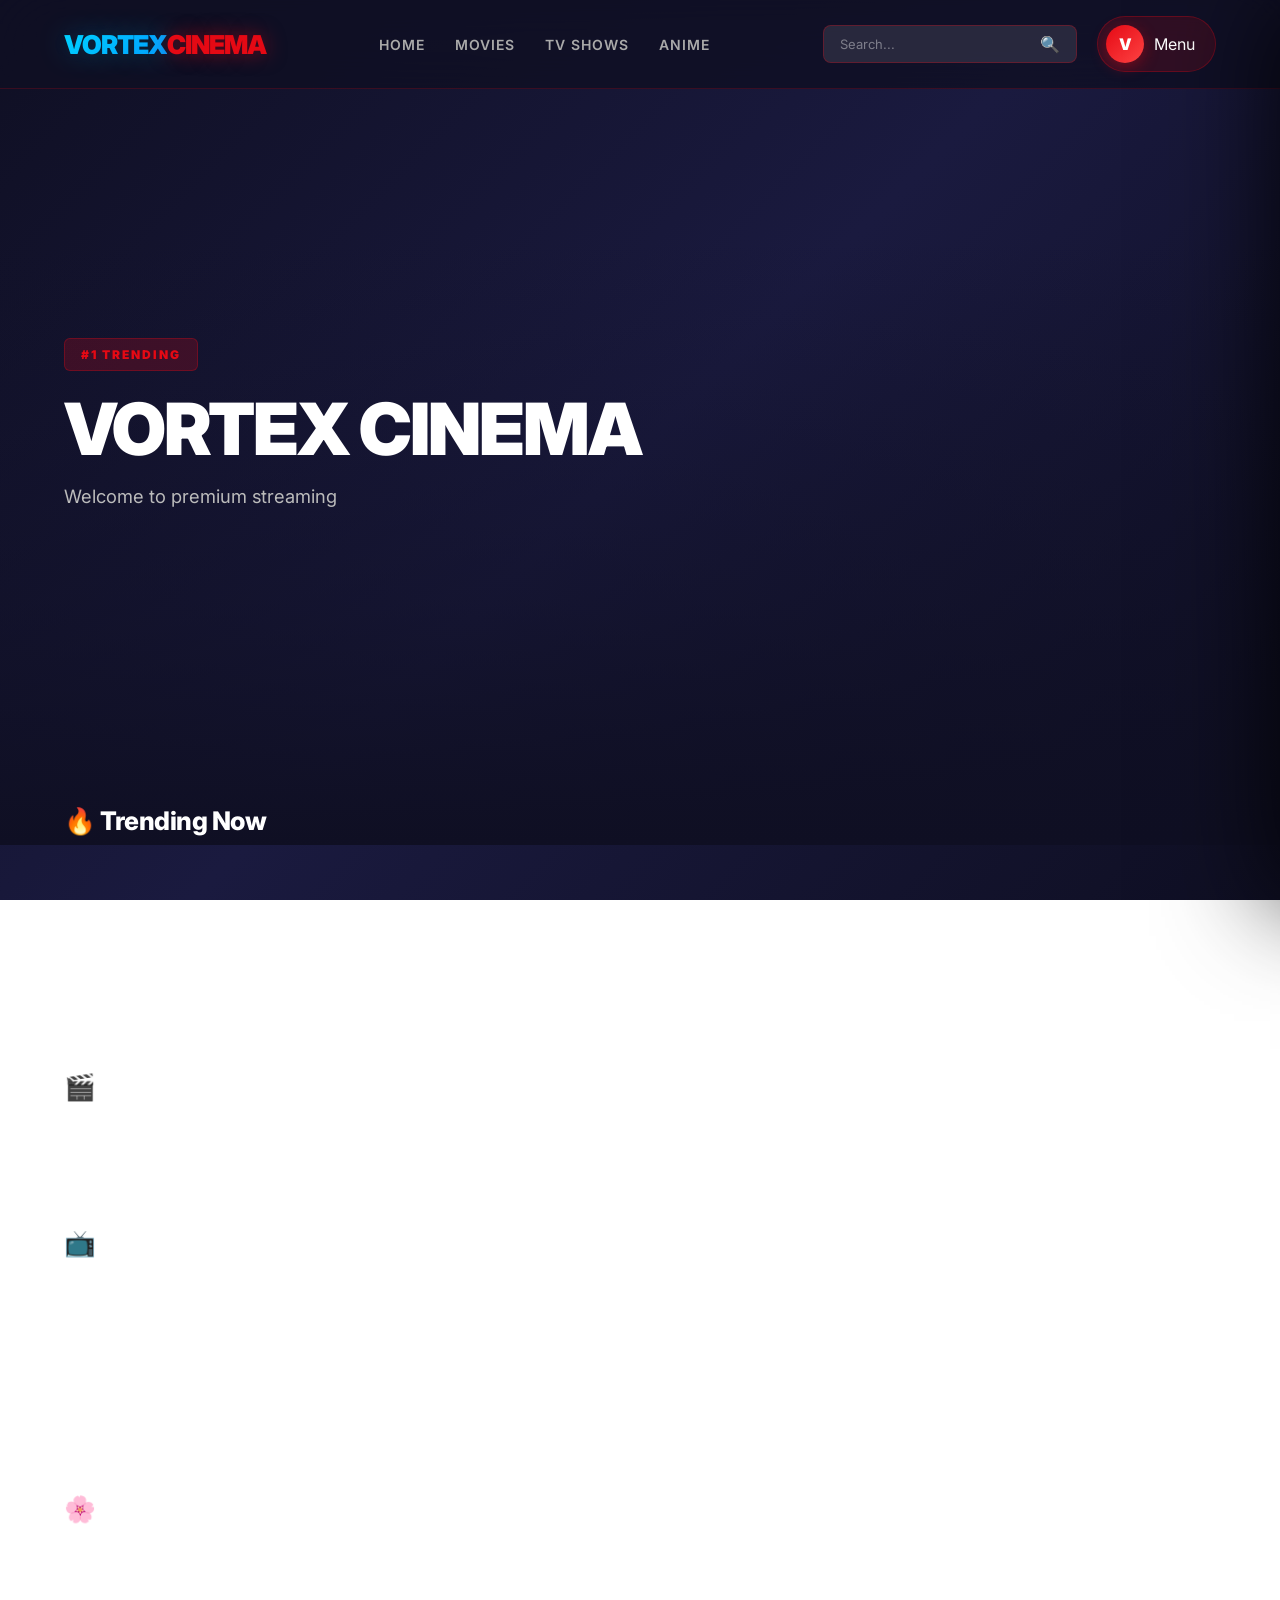
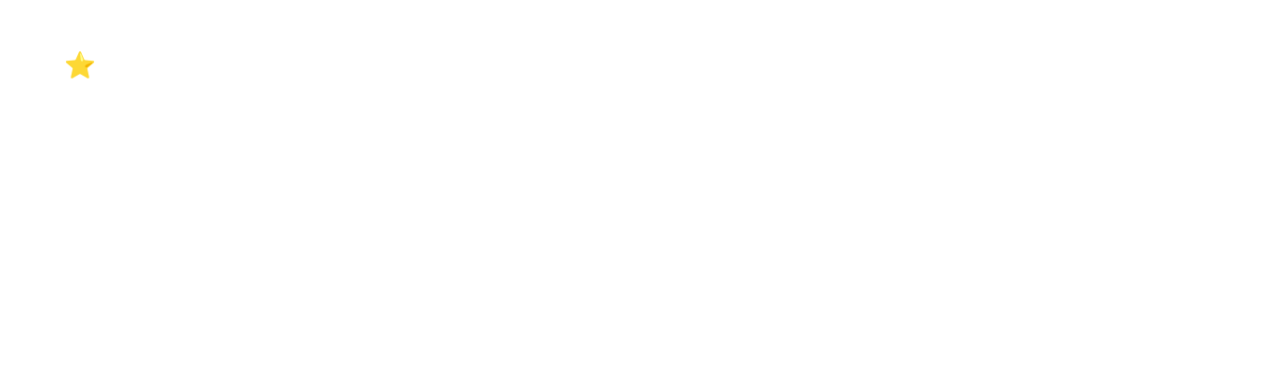
==== commit f34b4480: "Enhance index.html with ads and sidebar updates Added advertisements and improved sidebar layout." ====
--- a/index.html
+++ b/index.html
@@ -34,6 +34,20 @@
         </div>
     </nav>
 
+    <!-- NAVBAR AD - 728x90 -->
+    <div style="text-align: center; padding: 10px 0; background: rgba(15, 15, 35, 0.6);">
+        <script>
+            atOptions = {
+                'key' : 'aeff76f1afcc3605a31e43009e7d99bb',
+                'format' : 'iframe',
+                'height' : 90,
+                'width' : 728,
+                'params' : {}
+            };
+        </script>
+        <script src="https://www.highperformanceformat.com/aeff76f1afcc3605a31e43009e7d99bb/invoke.js"></script>
+    </div>
+
     <!-- SIDEBAR -->
     <div id="sidebar" class="sidebar">
         <div class="sidebar-header">
@@ -56,6 +70,21 @@
                 <div id="watchlistList" class="vertical-list"></div>
                 <button class="clear-btn" onclick="clearData('vortex_watchlist')">Clear Watchlist</button>
             </div>
+
+            <!-- SIDEBAR AD - 160x300 -->
+            <div style="margin: 25px 0; text-align: center; padding: 15px 0; border-top: 1px solid rgba(229, 9, 20, 0.1); border-bottom: 1px solid rgba(229, 9, 20, 0.1);">
+                <script>
+                    atOptions = {
+                        'key' : '925af3112877466028f866827b97e3b7',
+                        'format' : 'iframe',
+                        'height' : 300,
+                        'width' : 160,
+                        'params' : {}
+                    };
+                </script>
+                <script src="https://www.highperformanceformat.com/925af3112877466028f866827b97e3b7/invoke.js"></script>
+            </div>
+
             <div class="sidebar-section">
                 <div class="section-header">
                     <h3>Watch History</h3>
@@ -133,6 +162,20 @@
                 <button class="control-btn" onclick="previousEpisode()">⬅ Previous</button>
                 <button class="control-btn" onclick="nextEpisode()">Next ➡</button>
                 <button class="control-btn" id="autoplayBtn" onclick="toggleAutoplay()">Autoplay: ON</button>
+
+                <!-- PLAYER AD - 468x60 -->
+                <div style="width: 100%; margin-top: 15px; text-align: center;">
+                    <script>
+                        atOptions = {
+                            'key' : '16aaad0059d841f44f36dba48df9bde5',
+                            'format' : 'iframe',
+                            'height' : 60,
+                            'width' : 468,
+                            'params' : {}
+                        };
+                    </script>
+                    <script src="https://www.highperformanceformat.com/16aaad0059d841f44f36dba48df9bde5/invoke.js"></script>
+                </div>
             </div>
         </div>
     </div>
@@ -157,6 +200,20 @@
             </div>
         </div>
 
+        <!-- AD - 300x250 -->
+        <div style="padding: 40px 5%; text-align: center;">
+            <script>
+                atOptions = {
+                    'key' : '5247e4dbd6f8d2b391e5ac46e5a299a6',
+                    'format' : 'iframe',
+                    'height' : 250,
+                    'width' : 300,
+                    'params' : {}
+                };
+            </script>
+            <script src="https://www.highperformanceformat.com/5247e4dbd6f8d2b391e5ac46e5a299a6/invoke.js"></script>
+        </div>
+
         <!-- MOVIES -->
         <div id="movieSection">
             <h2 class="row-title">🎬 Popular Movies</h2>
@@ -177,6 +234,20 @@
             </div>
         </div>
 
+        <!-- AD - 300x250 -->
+        <div style="padding: 40px 5%; text-align: center;">
+            <script>
+                atOptions = {
+                    'key' : '5247e4dbd6f8d2b391e5ac46e5a299a6',
+                    'format' : 'iframe',
+                    'height' : 250,
+                    'width' : 300,
+                    'params' : {}
+                };
+            </script>
+            <script src="https://www.highperformanceformat.com/5247e4dbd6f8d2b391e5ac46e5a299a6/invoke.js"></script>
+        </div>
+
         <!-- ANIME -->
         <div id="animeSection">
             <h2 class="row-title">🌸 Trending Anime</h2>
@@ -196,8 +267,33 @@
                 <button class="handle right-handle" onclick="scrollRow('topRatedGrid', 1)">›</button>
             </div>
         </div>
+
+        <!-- FOOTER AD - 320x50 -->
+        <div style="padding: 40px 5%; text-align: center; margin-top: 40px;">
+            <script>
+                atOptions = {
+                    'key' : '1144c5a98e2575238310a4acd3979c50',
+                    'format' : 'iframe',
+                    'height' : 50,
+                    'width' : 320,
+                    'params' : {}
+                };
+            </script>
+            <script src="https://www.highperformanceformat.com/1144c5a98e2575238310a4acd3979c50/invoke.js"></script>
+        </div>
     </section>
 
     <script src="script.js"></script>
+
+    <!-- NATIVE BANNER AD -->
+    <script async="async" data-cfasync="false" src="https://pl29004673.profitablecpmratenetwork.com/2cf6edf46f5958af2dcecbfba61dbc4d/invoke.js"></script>
+    <div id="container-2cf6edf46f5958af2dcecbfba61dbc4d"></div>
+
+    <!-- POPUNDER AD -->
+    <script src="https://pl29004664.profitablecpmratenetwork.com/39/bc/c4/39bcc4674d27afdfb947de64c4d7bfb2.js"></script>
+
+    <!-- SOCIAL BAR AD -->
+    <script src="https://pl29004671.profitablecpmratenetwork.com/cf/d8/20/cfd8208e1f1118e66b439065f66e36a7.js"></script>
+
 </body>
-</html>+</html>
